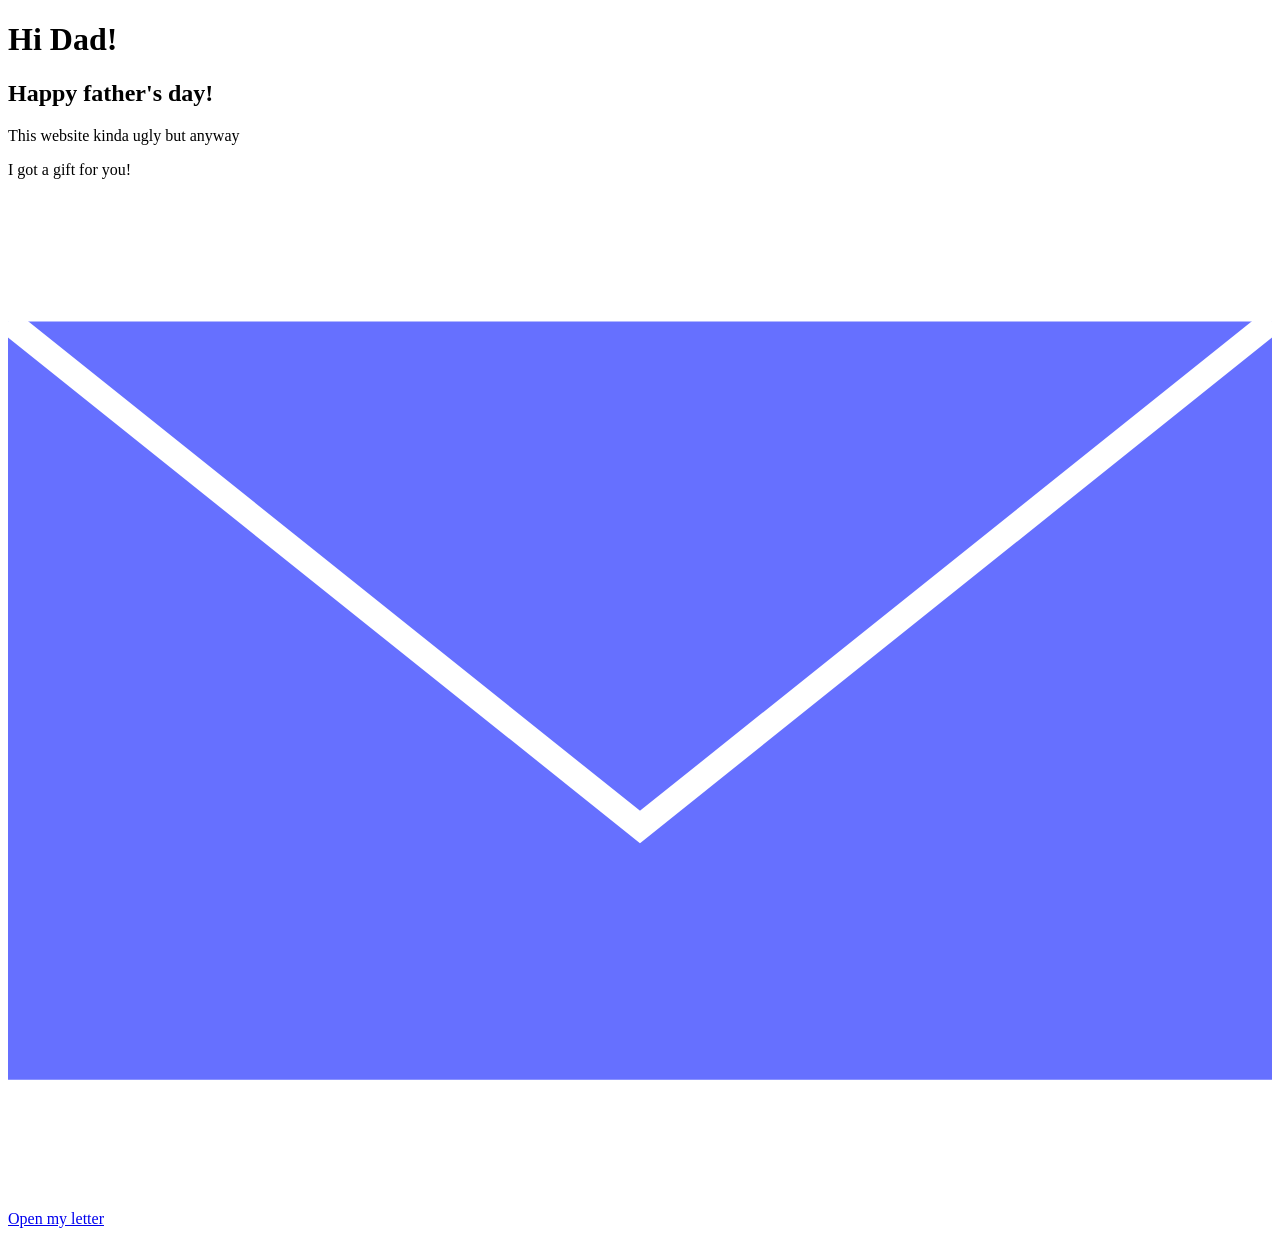
==== index.html @ 5e2d5090 "Add files via upload" ====
<!DOCTYPE html>
<html lang="en">

<head>
    <meta charset="UTF-8">
    <meta name="viewport" content="width=device-width, initial-scale=1.0">
    <title>TOP SECRET! 🤫</title>

    <link rel="stylesheet" href="father-s-day-gift/style.css">

</head>

<body>
    <div class="card">
        <h1 class="title">Hi <span class="highlight">Dad</span>!</h1>
        <h2>Happy father's day!</h2>
        <p class="remarks">This website kinda ugly but anyway</p>
        <p class="main-text">I got a gift for you!</p>
        <a href="letter.html" class="letter-button">
            <svg viewBox="0 0 100 80" xmlns="http://www.w3.org/2000/svg">
                <!-- Envelope Body -->
                <path d="M0 10 L50 50 L100 10 L100 70 L0 70 Z" fill="#6670ff" stroke="none" stroke-width="2" />
                <!-- Envelope Flap -->
                <path d="M0 10 L50 50 L100 10" fill="#6670ff
                " stroke="#ffffff" stroke-width="2" />
            </svg>
            <span>Open my letter</span>
        </button>
    </a>

</body>

</html>
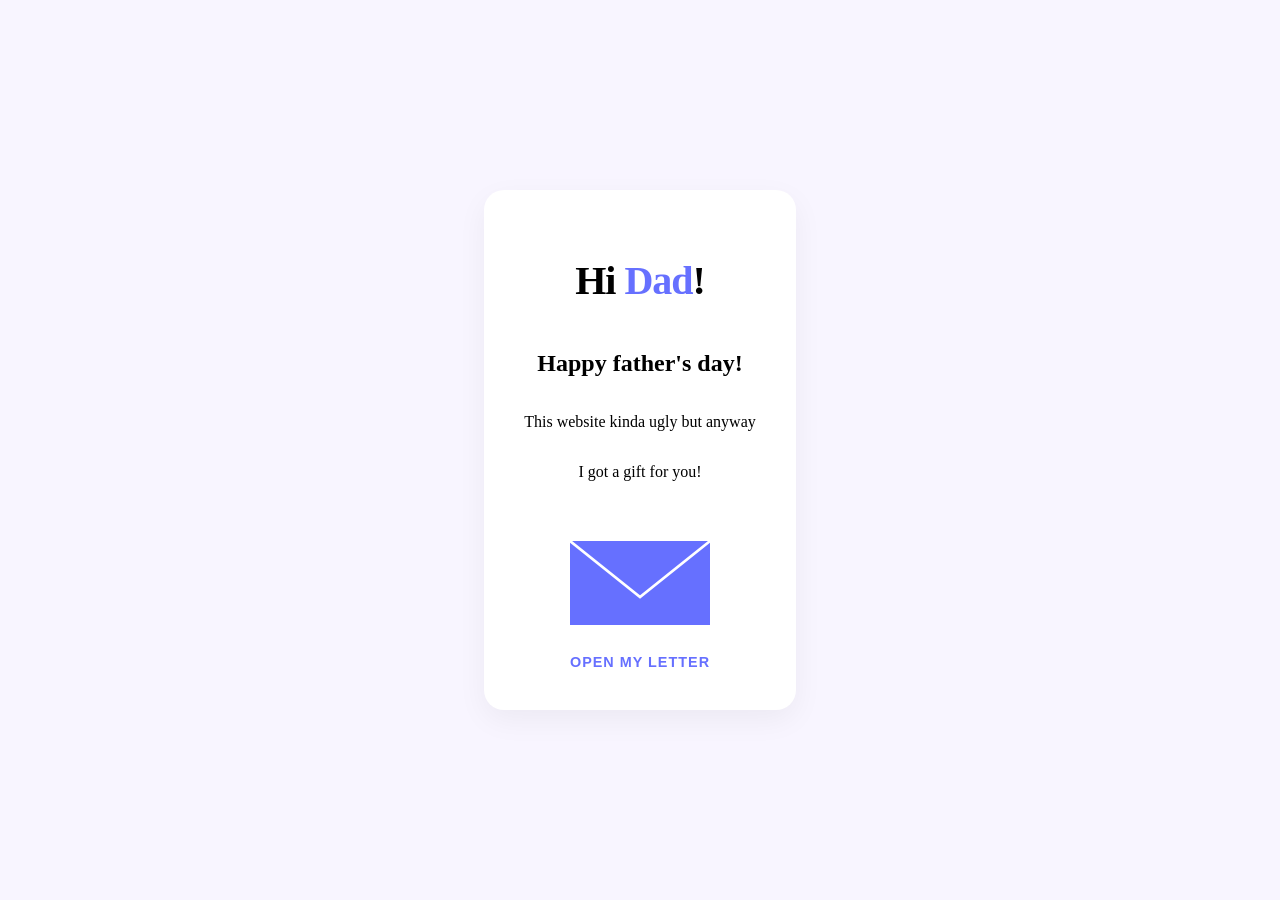
==== commit 2438540e: "Update index.html" ====
--- a/index.html
+++ b/index.html
@@ -6,7 +6,7 @@
     <meta name="viewport" content="width=device-width, initial-scale=1.0">
     <title>TOP SECRET! 🤫</title>
 
-    <link rel="stylesheet" href="father-s-day-gift/style.css">
+    <link rel="stylesheet" href="style.css">
 
 </head>
 
@@ -30,4 +30,4 @@
 
 </body>
 
-</html>+</html>
--- a/style.css
+++ b/style.css
@@ -0,0 +1,115 @@
+body {
+    margin: 0;
+    display: flex;
+    justify-content: center;
+    /* Horizontal center */
+    align-items: center;
+    /* Vertical center */
+    min-height: 100vh;
+    background-color: #f8f5ff;
+}
+
+.card {
+    display: flex;
+    flex-direction: column;
+    /* Stacks items vertically */
+    align-items: center;
+    /* Centers items horizontally within the stack */
+    text-align: center;
+    /* Centers the actual text lines */
+    padding: 40px;
+    background: white;
+    border-radius: 20px;
+    box-shadow: 0 10px 30px rgba(0, 0, 0, 0.05);
+}
+
+.title {
+    font-size: 2.5rem;
+    font-weight: 700;
+    letter-spacing: -1px;
+}
+
+.highlight {
+    color: #6670ff;
+}
+
+.svg-button {
+    background: none;
+    /* Removes the grey box */
+    border: none;
+    /* Removes the outline */
+    cursor: pointer;
+    /* Makes it feel clickable */
+    display: flex;
+    /* Centers the SVG and text together */
+    flex-direction: column;
+    align-items: center;
+    margin: 20px auto 0;
+    gap: 5px;
+    /* Space between SVG and text */
+    transition: transform 0.3s ease;
+}
+
+.svg-button svg {
+    fill: #6670ff;
+    /* Your theme color */
+    transition: fill 0.3s ease;
+}
+
+.svg-button:hover {
+    transform: scale(1.1);
+    /* Interactive "pop" effect */
+}
+
+.svg-button:hover svg {
+    fill: #6670ff;
+    /* Darkens slightly on hover */
+}
+
+.svg-button span {
+    font-family: 'Helvetica Neue', sans-serif;
+    color: #6670ff;
+    font-weight: bold;
+    font-size: 0.9rem;
+    letter-spacing: 1px;
+    text-transform: uppercase;
+}
+
+.letter-button {
+    display: inline-flex;
+    flex-direction: column;
+    align-items: center;
+    gap: 15px;
+    margin-top: 30px;
+    text-decoration: none;
+    cursor: pointer;
+    transition: transform 0.2s ease;
+}
+
+.letter-button:hover {
+    animation: wiggle 0.5s ease-in-out;
+}
+
+@keyframes wiggle {
+    0%,
+    100% {
+        transform: rotate(0deg);
+    }
+
+    25% {
+        transform: rotate(-5deg);
+    }
+
+    75% {
+        transform: rotate(5deg);
+    }
+}
+
+.letter-button span {
+    font-family: 'Helvetica Neue', sans-serif;
+    color: #6670ff;
+    font-weight: bold;
+    font-size: 0.9rem;
+    letter-spacing: 1px;
+    text-transform: uppercase;
+}
